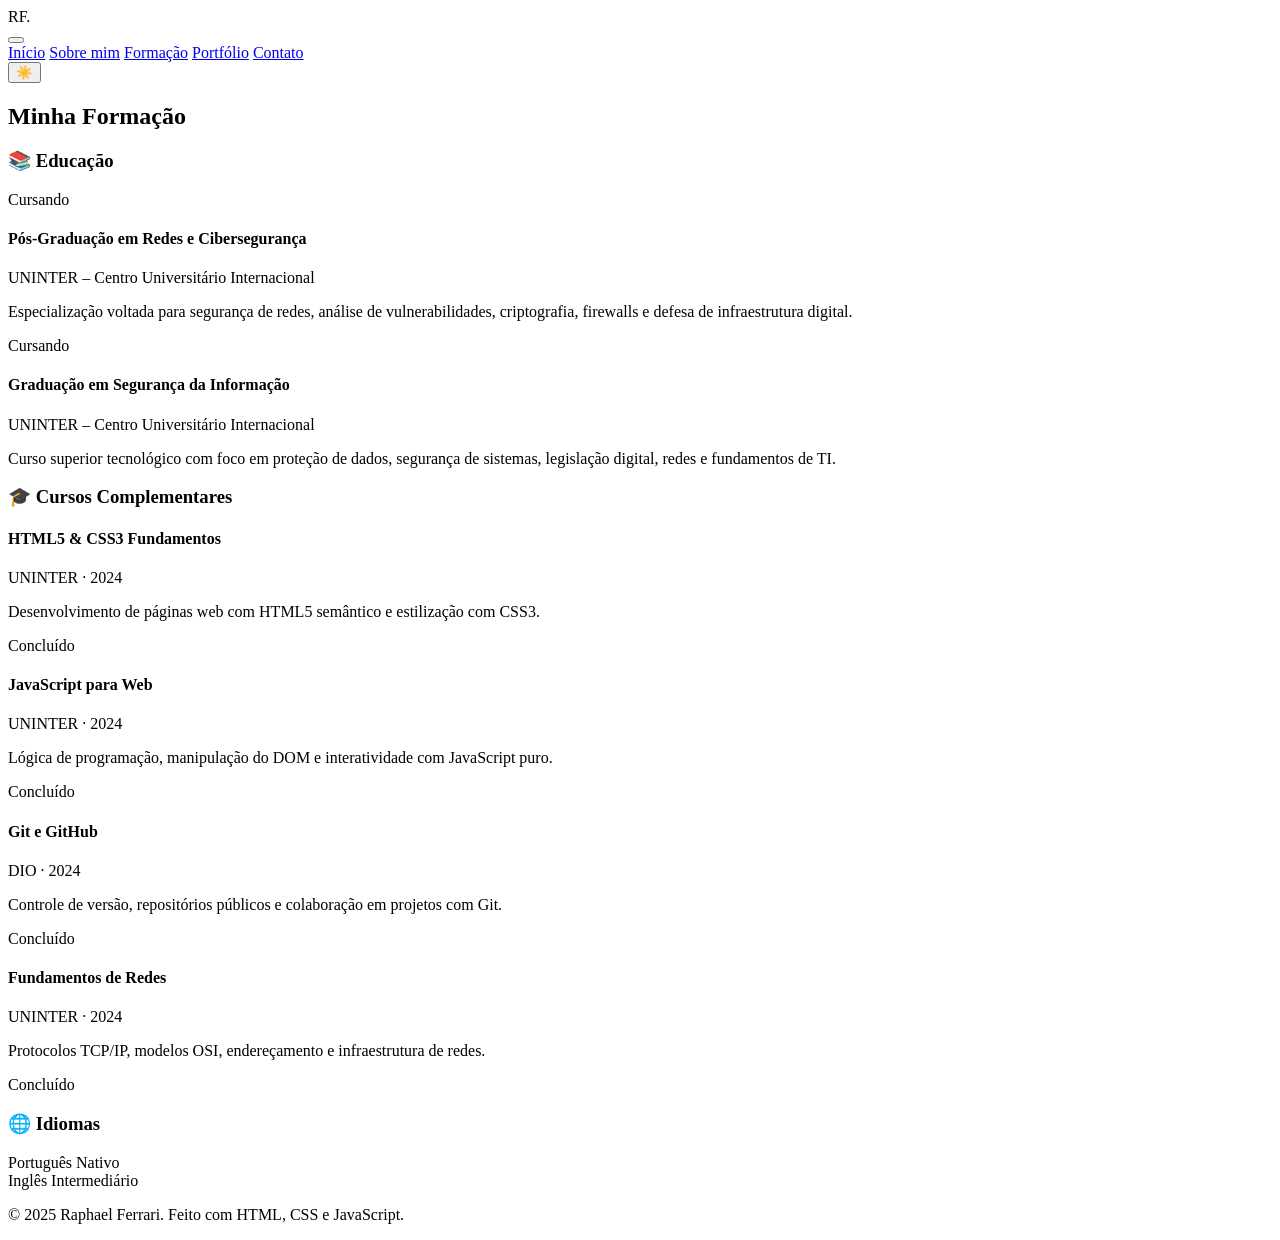
==== formacao.html @ 941806a2 "Add files via upload" ====
<!DOCTYPE html>
<html lang="pt-BR">
<head>
  <meta charset="UTF-8" />
  <meta name="viewport" content="width=device-width, initial-scale=1.0" />
  <title>Formação | Raphael Ferrari</title>
  <link rel="preconnect" href="https://fonts.googleapis.com" />
  <link href="https://fonts.googleapis.com/css2?family=Syne:wght@400;600;700;800&family=DM+Sans:wght@300;400;500&display=swap" rel="stylesheet" />
  <link rel="stylesheet" href="css/style.css" />
</head>
<body class="dark">

  <!-- ===== MENU DE NAVEGAÇÃO ===== -->
  <header class="navbar">
    <div class="nav-brand">RF<span class="dot">.</span></div>

    <button class="hamburger" id="hamburger" aria-label="Abrir menu">
      <span></span><span></span><span></span>
    </button>

    <nav class="nav-links" id="navLinks">
      <a href="index.html">Início</a>
      <a href="sobre.html">Sobre mim</a>
      <a href="formacao.html" class="active">Formação</a>
      <a href="portfolio.html">Portfólio</a>
      <a href="contato.html">Contato</a>
    </nav>

    <button class="theme-toggle" id="themeToggle" aria-label="Alternar tema">
      <span id="themeIcon">☀️</span>
    </button>
  </header>

  <!-- ===== CONTEÚDO PRINCIPAL ===== -->
  <main class="page-content">

    <section class="section-header">
      <h2 class="section-title">Minha <span class="accent">Formação</span></h2>
      <div class="section-line"></div>
    </section>

    <!-- Timeline de formação acadêmica -->
    <section class="timeline-section">
      <h3 class="sub-title">📚 Educação</h3>
      <div class="timeline">

        <!-- Item mais recente: pós-graduação -->
        <div class="timeline-item">
          <div class="timeline-dot"></div>
          <div class="timeline-content">
            <span class="timeline-date">Cursando</span>
            <h4>Pós-Graduação em Redes e Cibersegurança</h4>
            <p class="timeline-inst">UNINTER – Centro Universitário Internacional</p>
            <p>Especialização voltada para segurança de redes, análise de vulnerabilidades,
               criptografia, firewalls e defesa de infraestrutura digital.</p>
          </div>
        </div>

        <!-- Graduação em andamento -->
        <div class="timeline-item">
          <div class="timeline-dot"></div>
          <div class="timeline-content">
            <span class="timeline-date">Cursando</span>
            <h4>Graduação em Segurança da Informação</h4>
            <p class="timeline-inst">UNINTER – Centro Universitário Internacional</p>
            <p>Curso superior tecnológico com foco em proteção de dados, segurança de sistemas,
               legislação digital, redes e fundamentos de TI.</p>
          </div>
        </div>

      </div>
    </section>

    <!-- Cursos complementares realizados -->
    <section class="courses-section">
      <h3 class="sub-title">🎓 Cursos Complementares</h3>
      <div class="courses-grid">

        <div class="course-card">
          <h4>HTML5 &amp; CSS3 Fundamentos</h4>
          <p class="course-provider">UNINTER · 2024</p>
          <p>Desenvolvimento de páginas web com HTML5 semântico e estilização com CSS3.</p>
          <span class="course-badge">Concluído</span>
        </div>

        <div class="course-card">
          <h4>JavaScript para Web</h4>
          <p class="course-provider">UNINTER · 2024</p>
          <p>Lógica de programação, manipulação do DOM e interatividade com JavaScript puro.</p>
          <span class="course-badge">Concluído</span>
        </div>

        <div class="course-card">
          <h4>Git e GitHub</h4>
          <p class="course-provider">DIO · 2024</p>
          <p>Controle de versão, repositórios públicos e colaboração em projetos com Git.</p>
          <span class="course-badge">Concluído</span>
        </div>

        <div class="course-card">
          <h4>Fundamentos de Redes</h4>
          <p class="course-provider">UNINTER · 2024</p>
          <p>Protocolos TCP/IP, modelos OSI, endereçamento e infraestrutura de redes.</p>
          <span class="course-badge">Concluído</span>
        </div>

      </div>
    </section>

    <!-- Idiomas com barras de progresso visual -->
    <section class="languages-section">
      <h3 class="sub-title">🌐 Idiomas</h3>
      <div class="lang-grid">

        <div class="lang-item">
          <div class="lang-header">
            <span>Português</span>
            <span>Nativo</span>
          </div>
          <!-- Barra de progresso preenchida via CSS inline -->
          <div class="lang-bar">
            <div class="lang-fill" style="width: 100%"></div>
          </div>
        </div>

        <div class="lang-item">
          <div class="lang-header">
            <span>Inglês</span>
            <span>Intermediário</span>
          </div>
          <div class="lang-bar">
            <div class="lang-fill" style="width: 55%"></div>
          </div>
        </div>

      </div>
    </section>

  </main>

  <footer class="footer">
    <p>© 2025 Raphael Ferrari. Feito com HTML, CSS e JavaScript.</p>
  </footer>

  <script src="js/main.js"></script>
</body>
</html>
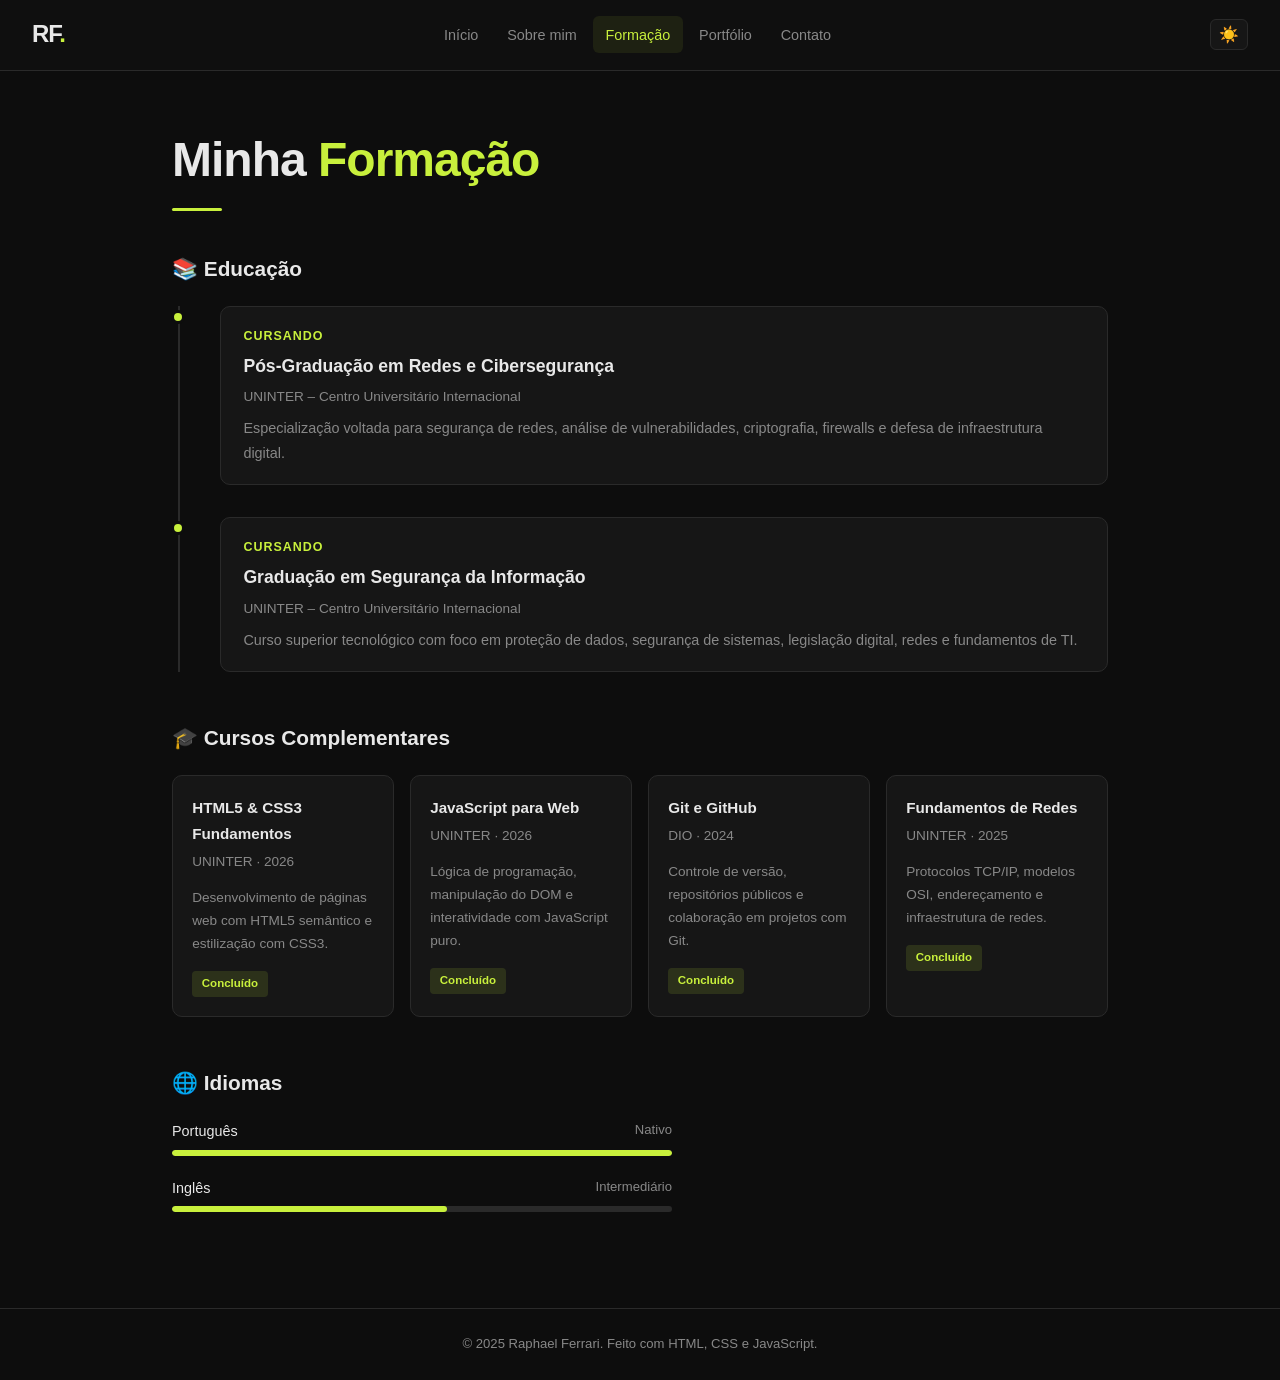
==== commit 7de3175a: "Update data cursos formacao.html" ====
--- a/formacao.html
+++ b/formacao.html
@@ -78,14 +78,14 @@
 
         <div class="course-card">
           <h4>HTML5 &amp; CSS3 Fundamentos</h4>
-          <p class="course-provider">UNINTER · 2024</p>
+          <p class="course-provider">UNINTER · 2026</p>
           <p>Desenvolvimento de páginas web com HTML5 semântico e estilização com CSS3.</p>
           <span class="course-badge">Concluído</span>
         </div>
 
         <div class="course-card">
           <h4>JavaScript para Web</h4>
-          <p class="course-provider">UNINTER · 2024</p>
+          <p class="course-provider">UNINTER · 2026</p>
           <p>Lógica de programação, manipulação do DOM e interatividade com JavaScript puro.</p>
           <span class="course-badge">Concluído</span>
         </div>
@@ -99,7 +99,7 @@
 
         <div class="course-card">
           <h4>Fundamentos de Redes</h4>
-          <p class="course-provider">UNINTER · 2024</p>
+          <p class="course-provider">UNINTER · 2025</p>
           <p>Protocolos TCP/IP, modelos OSI, endereçamento e infraestrutura de redes.</p>
           <span class="course-badge">Concluído</span>
         </div>
--- a/css/style.css
+++ b/css/style.css
@@ -0,0 +1,706 @@
+/* Variáveis de cor e tema */
+:root {
+  --bg:         #0d0d0d;
+  --bg-card:    #161616;
+  --bg-nav:     #111111ee;
+  --border:     #2a2a2a;
+  --text:       #e8e8e8;
+  --text-muted: #888;
+  --accent:     #c8f03c;
+  --accent-dark:#9bbf20;
+  --font-title: 'Syne', sans-serif;
+  --font-body:  'DM Sans', sans-serif;
+  --radius:     10px;
+  --trans:      0.3s ease;
+}
+
+/* Tema claro */
+body.light {
+  --bg:         #f5f5f0;
+  --bg-card:    #ffffff;
+  --bg-nav:     #ffffffee;
+  --border:     #e0e0e0;
+  --text:       #1a1a1a;
+  --text-muted: #666;
+}
+
+/* Reset básico */
+*, *::before, *::after {
+  box-sizing: border-box;
+  margin: 0;
+  padding: 0;
+}
+
+html { scroll-behavior: smooth; }
+
+body {
+  background: var(--bg);
+  color: var(--text);
+  font-family: var(--font-body);
+  font-size: 1rem;
+  line-height: 1.7;
+  transition: background var(--trans), color var(--trans);
+  min-height: 100vh;
+  display: flex;
+  flex-direction: column;
+}
+
+main { flex: 1; }
+
+a { color: var(--accent); text-decoration: none; }
+a:hover { text-decoration: underline; }
+ul { list-style: none; }
+
+/* ---- NAVBAR ---- */
+.navbar {
+  position: sticky;
+  top: 0;
+  z-index: 100;
+  background: var(--bg-nav);
+  backdrop-filter: blur(12px);
+  border-bottom: 1px solid var(--border);
+  display: flex;
+  align-items: center;
+  justify-content: space-between;
+  padding: 0.9rem 2rem;
+  gap: 1rem;
+}
+
+.nav-brand {
+  font-family: var(--font-title);
+  font-size: 1.5rem;
+  font-weight: 800;
+  color: var(--text);
+  letter-spacing: -1px;
+  flex-shrink: 0;
+}
+
+.nav-brand .dot { color: var(--accent); }
+
+.nav-links { display: flex; gap: 0.2rem; }
+
+.nav-links a {
+  color: var(--text-muted);
+  font-size: 0.9rem;
+  font-weight: 500;
+  padding: 0.4rem 0.8rem;
+  border-radius: 6px;
+  transition: color var(--trans), background var(--trans);
+}
+
+.nav-links a:hover,
+.nav-links a.active {
+  color: var(--accent);
+  background: rgba(200, 240, 60, 0.08);
+  text-decoration: none;
+}
+
+.hamburger {
+  display: none;
+  flex-direction: column;
+  gap: 5px;
+  background: none;
+  border: none;
+  cursor: pointer;
+  padding: 4px;
+}
+
+.hamburger span {
+  display: block;
+  width: 22px;
+  height: 2px;
+  background: var(--text);
+  border-radius: 2px;
+  transition: var(--trans);
+}
+
+.theme-toggle {
+  background: var(--bg-card);
+  border: 1px solid var(--border);
+  border-radius: 6px;
+  padding: 0.3rem 0.5rem;
+  cursor: pointer;
+  font-size: 1rem;
+  flex-shrink: 0;
+  transition: background var(--trans);
+}
+
+.theme-toggle:hover { background: var(--border); }
+
+/* ---- BOTÕES ---- */
+.btn-primary {
+  display: inline-block;
+  background: var(--accent);
+  color: #111;
+  font-family: var(--font-title);
+  font-weight: 700;
+  font-size: 0.9rem;
+  padding: 0.7rem 1.6rem;
+  border-radius: var(--radius);
+  border: none;
+  cursor: pointer;
+  transition: background var(--trans), transform 0.15s;
+  text-decoration: none;
+}
+
+.btn-primary:hover {
+  background: var(--accent-dark);
+  transform: translateY(-2px);
+  text-decoration: none;
+}
+
+.btn-secondary {
+  display: inline-block;
+  background: transparent;
+  color: var(--text);
+  font-family: var(--font-title);
+  font-weight: 600;
+  font-size: 0.9rem;
+  padding: 0.7rem 1.6rem;
+  border-radius: var(--radius);
+  border: 1px solid var(--border);
+  cursor: pointer;
+  transition: border-color var(--trans), color var(--trans);
+  text-decoration: none;
+}
+
+.btn-secondary:hover {
+  border-color: var(--accent);
+  color: var(--accent);
+  text-decoration: none;
+}
+
+.btn-full { width: 100%; text-align: center; font-size: 1rem; padding: 0.9rem; }
+
+/* ---- HERO ---- */
+.hero {
+  display: flex;
+  align-items: center;
+  justify-content: space-between;
+  gap: 3rem;
+  padding: 5rem 2rem 4rem;
+  max-width: 1100px;
+  margin: 0 auto;
+  min-height: calc(100vh - 64px);
+}
+
+.hero-greeting {
+  color: var(--accent);
+  font-size: 0.95rem;
+  font-weight: 500;
+  letter-spacing: 2px;
+  text-transform: uppercase;
+  margin-bottom: 0.5rem;
+}
+
+.hero-name {
+  font-family: var(--font-title);
+  font-size: clamp(2.8rem, 6vw, 5rem);
+  font-weight: 800;
+  line-height: 1.05;
+  letter-spacing: -2px;
+  margin-bottom: 0.5rem;
+}
+
+.hero-name .accent { color: var(--accent); }
+
+.hero-role {
+  font-size: 1.05rem;
+  color: var(--text-muted);
+  margin-bottom: 1.2rem;
+}
+
+.hero-desc {
+  color: var(--text-muted);
+  font-size: 0.98rem;
+  margin-bottom: 2rem;
+  max-width: 440px;
+}
+
+.hero-actions { display: flex; gap: 1rem; flex-wrap: wrap; }
+
+.hero-visual { flex-shrink: 0; }
+
+.avatar-ring {
+  width: 240px;
+  height: 240px;
+  border-radius: 50%;
+  background: conic-gradient(var(--accent), transparent 60%, var(--accent));
+  display: flex;
+  align-items: center;
+  justify-content: center;
+  animation: spin 10s linear infinite;
+}
+
+.avatar-inner {
+  width: 220px;
+  height: 220px;
+  border-radius: 50%;
+  background: var(--bg-card);
+  display: flex;
+  align-items: center;
+  justify-content: center;
+  font-size: 5rem;
+}
+
+@keyframes spin {
+  from { transform: rotate(0deg); }
+  to   { transform: rotate(360deg); }
+}
+
+/* ---- PÁGINAS INTERNAS ---- */
+.page-content {
+  max-width: 1000px;
+  margin: 0 auto;
+  padding: 3rem 2rem 4rem;
+}
+
+.section-header { margin-bottom: 2.5rem; }
+
+.section-title {
+  font-family: var(--font-title);
+  font-size: clamp(2rem, 4vw, 3rem);
+  font-weight: 800;
+  letter-spacing: -1px;
+  margin-bottom: 0.5rem;
+}
+
+.section-title .accent { color: var(--accent); }
+
+.section-line {
+  width: 50px;
+  height: 3px;
+  background: var(--accent);
+  border-radius: 2px;
+  margin-bottom: 0.8rem;
+}
+
+.section-desc { color: var(--text-muted); }
+
+.sub-title {
+  font-family: var(--font-title);
+  font-size: 1.3rem;
+  font-weight: 700;
+  margin-bottom: 1.2rem;
+}
+
+/* ---- SOBRE MIM ---- */
+.about-grid {
+  display: grid;
+  grid-template-columns: 1fr 320px;
+  gap: 2rem;
+  margin-bottom: 3rem;
+}
+
+.about-text h3 {
+  font-family: var(--font-title);
+  font-size: 1.4rem;
+  margin-bottom: 0.8rem;
+}
+
+.about-text p {
+  color: var(--text-muted);
+  margin-bottom: 1rem;
+}
+
+.info-card {
+  background: var(--bg-card);
+  border: 1px solid var(--border);
+  border-radius: var(--radius);
+  padding: 1.5rem;
+}
+
+.info-card h4 {
+  font-family: var(--font-title);
+  margin-bottom: 1rem;
+  color: var(--accent);
+}
+
+.info-list li {
+  padding: 0.4rem 0;
+  border-bottom: 1px solid var(--border);
+  font-size: 0.92rem;
+  color: var(--text-muted);
+}
+
+.info-list li:last-child { border-bottom: none; }
+.info-list strong { color: var(--text); }
+
+.hobbies-section { margin-top: 2rem; }
+
+.hobbies-grid {
+  display: grid;
+  grid-template-columns: repeat(auto-fill, minmax(120px, 1fr));
+  gap: 1rem;
+}
+
+.hobby-card {
+  background: var(--bg-card);
+  border: 1px solid var(--border);
+  border-radius: var(--radius);
+  padding: 1.2rem 0.8rem;
+  text-align: center;
+  transition: border-color var(--trans), transform 0.15s;
+  cursor: default;
+}
+
+.hobby-card:hover {
+  border-color: var(--accent);
+  transform: translateY(-3px);
+}
+
+.hobby-icon { font-size: 1.8rem; display: block; margin-bottom: 0.4rem; }
+.hobby-card p { font-size: 0.85rem; color: var(--text-muted); }
+
+/* ---- FORMAÇÃO ---- */
+.timeline-section { margin-bottom: 3rem; }
+
+.timeline {
+  position: relative;
+  padding-left: 1.5rem;
+}
+
+.timeline::before {
+  content: '';
+  position: absolute;
+  left: 6px;
+  top: 0;
+  bottom: 0;
+  width: 2px;
+  background: var(--border);
+}
+
+.timeline-item {
+  position: relative;
+  margin-bottom: 2rem;
+  padding-left: 1.5rem;
+}
+
+.timeline-dot {
+  position: absolute;
+  left: -1.55rem;
+  top: 4px;
+  width: 14px;
+  height: 14px;
+  border-radius: 50%;
+  background: var(--accent);
+  border: 3px solid var(--bg);
+}
+
+.timeline-content {
+  background: var(--bg-card);
+  border: 1px solid var(--border);
+  border-radius: var(--radius);
+  padding: 1.2rem 1.4rem;
+}
+
+.timeline-date {
+  font-size: 0.78rem;
+  color: var(--accent);
+  font-weight: 600;
+  letter-spacing: 1px;
+  text-transform: uppercase;
+  display: block;
+  margin-bottom: 0.3rem;
+}
+
+.timeline-content h4 {
+  font-family: var(--font-title);
+  font-size: 1.1rem;
+  margin-bottom: 0.2rem;
+}
+
+.timeline-inst {
+  font-size: 0.85rem;
+  color: var(--text-muted);
+  margin-bottom: 0.5rem;
+}
+
+.timeline-content p:last-child {
+  color: var(--text-muted);
+  font-size: 0.9rem;
+}
+
+.courses-section { margin-bottom: 3rem; }
+
+.courses-grid {
+  display: grid;
+  grid-template-columns: repeat(auto-fill, minmax(220px, 1fr));
+  gap: 1rem;
+}
+
+.course-card {
+  background: var(--bg-card);
+  border: 1px solid var(--border);
+  border-radius: var(--radius);
+  padding: 1.2rem;
+  transition: border-color var(--trans);
+}
+
+.course-card:hover { border-color: var(--accent); }
+
+.course-card h4 {
+  font-family: var(--font-title);
+  font-size: 0.95rem;
+  margin-bottom: 0.2rem;
+}
+
+.course-provider {
+  font-size: 0.78rem;
+  color: var(--accent);
+  margin-bottom: 0.5rem;
+}
+
+.course-card p {
+  font-size: 0.85rem;
+  color: var(--text-muted);
+  margin-bottom: 0.8rem;
+}
+
+.course-badge {
+  display: inline-block;
+  background: rgba(200, 240, 60, 0.12);
+  color: var(--accent);
+  font-size: 0.72rem;
+  font-weight: 600;
+  padding: 0.2rem 0.6rem;
+  border-radius: 4px;
+}
+
+.languages-section { margin-bottom: 2rem; }
+
+.lang-grid {
+  display: flex;
+  flex-direction: column;
+  gap: 1.2rem;
+  max-width: 500px;
+}
+
+.lang-header {
+  display: flex;
+  justify-content: space-between;
+  font-size: 0.9rem;
+  margin-bottom: 0.4rem;
+}
+
+.lang-header span:last-child { color: var(--text-muted); font-size: 0.82rem; }
+
+.lang-bar {
+  background: var(--border);
+  border-radius: 4px;
+  height: 6px;
+  overflow: hidden;
+}
+
+.lang-fill {
+  height: 100%;
+  background: var(--accent);
+  border-radius: 4px;
+}
+
+/* ---- CONTATO ---- */
+.contact-wrapper {
+  display: grid;
+  grid-template-columns: 280px 1fr;
+  gap: 2.5rem;
+  align-items: start;
+}
+
+.contact-info h3 {
+  font-family: var(--font-title);
+  font-size: 1.2rem;
+  margin-bottom: 1.5rem;
+}
+
+.contact-item {
+  display: flex;
+  gap: 1rem;
+  margin-bottom: 1.5rem;
+  align-items: flex-start;
+}
+
+.contact-icon { font-size: 1.4rem; flex-shrink: 0; margin-top: 2px; }
+.contact-item strong { display: block; font-size: 0.85rem; margin-bottom: 0.1rem; }
+.contact-item p { color: var(--text-muted); font-size: 0.9rem; }
+
+.form-group {
+  margin-bottom: 1.3rem;
+  display: flex;
+  flex-direction: column;
+  gap: 0.4rem;
+}
+
+.form-group label { font-size: 0.88rem; font-weight: 500; }
+
+.form-group input,
+.form-group textarea {
+  background: var(--bg-card);
+  border: 1px solid var(--border);
+  border-radius: var(--radius);
+  color: var(--text);
+  font-family: var(--font-body);
+  font-size: 0.95rem;
+  padding: 0.75rem 1rem;
+  transition: border-color var(--trans);
+  resize: vertical;
+  width: 100%;
+}
+
+.form-group input:focus,
+.form-group textarea:focus {
+  outline: none;
+  border-color: var(--accent);
+}
+
+.error-msg { font-size: 0.78rem; color: #ff6b6b; min-height: 1rem; }
+.input-error { border-color: #ff6b6b !important; }
+
+/* ---- MODAL ---- */
+.modal {
+  position: fixed;
+  inset: 0;
+  background: rgba(0, 0, 0, 0.7);
+  display: flex;
+  align-items: center;
+  justify-content: center;
+  z-index: 200;
+}
+
+.modal.hidden { display: none; }
+
+.modal-box {
+  background: var(--bg-card);
+  border: 1px solid var(--accent);
+  border-radius: calc(var(--radius) * 1.5);
+  padding: 2.5rem;
+  text-align: center;
+  max-width: 360px;
+  width: 90%;
+  animation: popIn 0.3s ease;
+}
+
+@keyframes popIn {
+  from { transform: scale(0.85); opacity: 0; }
+  to   { transform: scale(1);    opacity: 1; }
+}
+
+.modal-icon { font-size: 3rem; display: block; margin-bottom: 1rem; }
+
+.modal-box h3 {
+  font-family: var(--font-title);
+  font-size: 1.4rem;
+  margin-bottom: 0.5rem;
+}
+
+.modal-box p { color: var(--text-muted); font-size: 0.95rem; margin-bottom: 1.5rem; }
+
+/* ---- RODAPÉ ---- */
+.footer {
+  border-top: 1px solid var(--border);
+  text-align: center;
+  padding: 1.5rem 2rem;
+  font-size: 0.82rem;
+  color: var(--text-muted);
+}
+
+/* ---- RESPONSIVO ---- */
+@media (max-width: 768px) {
+  .hamburger { display: flex; }
+
+  .nav-links {
+    display: none;
+    position: absolute;
+    top: 64px;
+    left: 0;
+    right: 0;
+    background: var(--bg-nav);
+    flex-direction: column;
+    padding: 1rem 2rem;
+    border-bottom: 1px solid var(--border);
+  }
+
+  .nav-links.open { display: flex; }
+
+  .hero {
+    flex-direction: column;
+    text-align: center;
+    padding: 3rem 1.5rem;
+    min-height: auto;
+    gap: 2rem;
+  }
+
+  .hero-actions { justify-content: center; }
+  .hero-desc { max-width: 100%; }
+
+  .avatar-ring { width: 160px; height: 160px; }
+  .avatar-inner { width: 146px; height: 146px; font-size: 3.5rem; }
+
+  .about-grid { grid-template-columns: 1fr; }
+  .contact-wrapper { grid-template-columns: 1fr; }
+}
+
+/* ---- PORTFÓLIO ---- */
+.projects-grid {
+  display: grid;
+  grid-template-columns: repeat(auto-fill, minmax(280px, 1fr));
+  gap: 1.2rem;
+}
+
+.project-card {
+  background: var(--bg-card);
+  border: 1px solid var(--border);
+  border-radius: var(--radius);
+  padding: 1.5rem;
+  transition: border-color var(--trans), transform 0.15s;
+  display: flex;
+  flex-direction: column;
+}
+
+.project-card:hover {
+  border-color: var(--accent);
+  transform: translateY(-4px);
+}
+
+.project-card.featured {
+  border-color: var(--accent);
+  background: rgba(200, 240, 60, 0.04);
+}
+
+.project-icon { font-size: 2rem; margin-bottom: 0.8rem; }
+
+.project-card h4 {
+  font-family: var(--font-title);
+  font-size: 1.05rem;
+  margin-bottom: 0.5rem;
+}
+
+.project-card p {
+  font-size: 0.88rem;
+  color: var(--text-muted);
+  flex: 1;
+  margin-bottom: 1rem;
+}
+
+.project-tags {
+  display: flex;
+  flex-wrap: wrap;
+  gap: 0.4rem;
+  margin-bottom: 1rem;
+}
+
+.tag {
+  background: rgba(200, 240, 60, 0.1);
+  color: var(--accent);
+  font-size: 0.72rem;
+  font-weight: 600;
+  padding: 0.2rem 0.5rem;
+  border-radius: 4px;
+}
+
+.proj-link {
+  font-size: 0.85rem;
+  font-weight: 600;
+  color: var(--accent);
+}
+
+.proj-link:hover { opacity: 0.7; text-decoration: none; }
